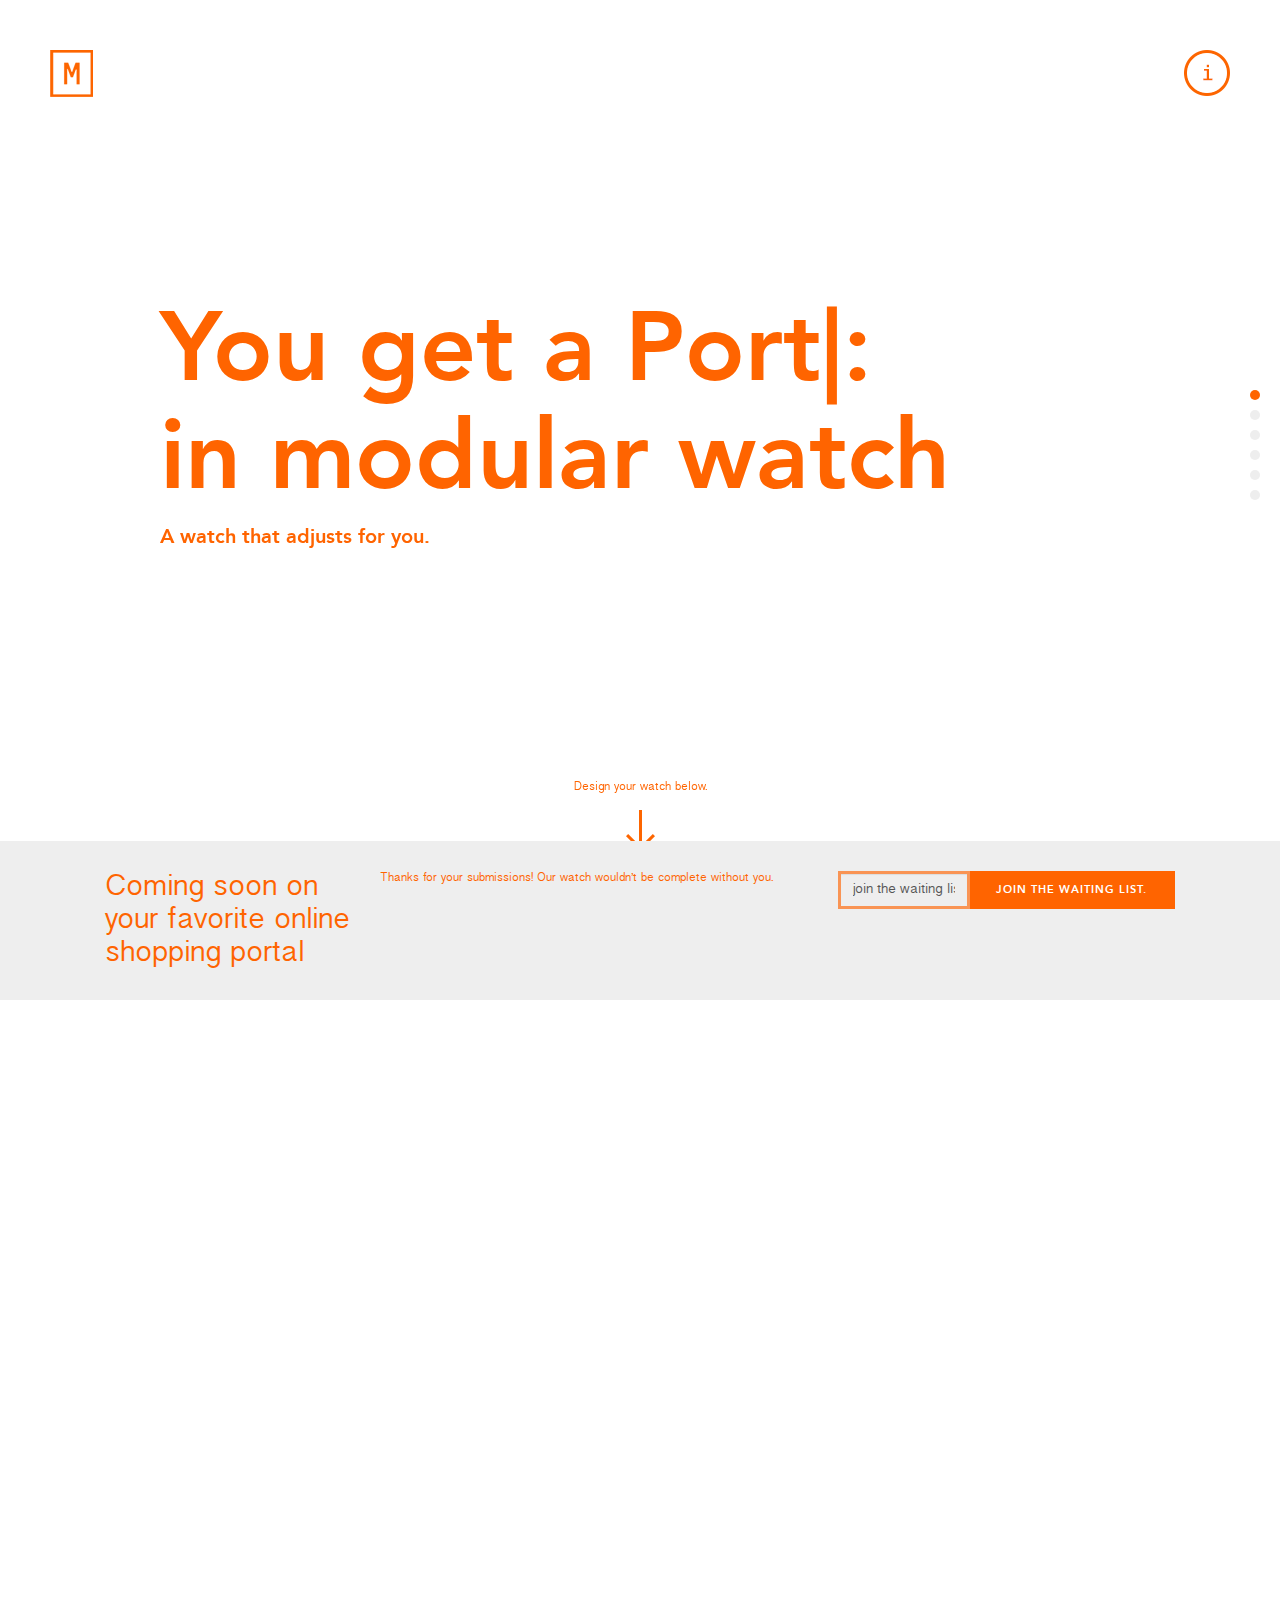
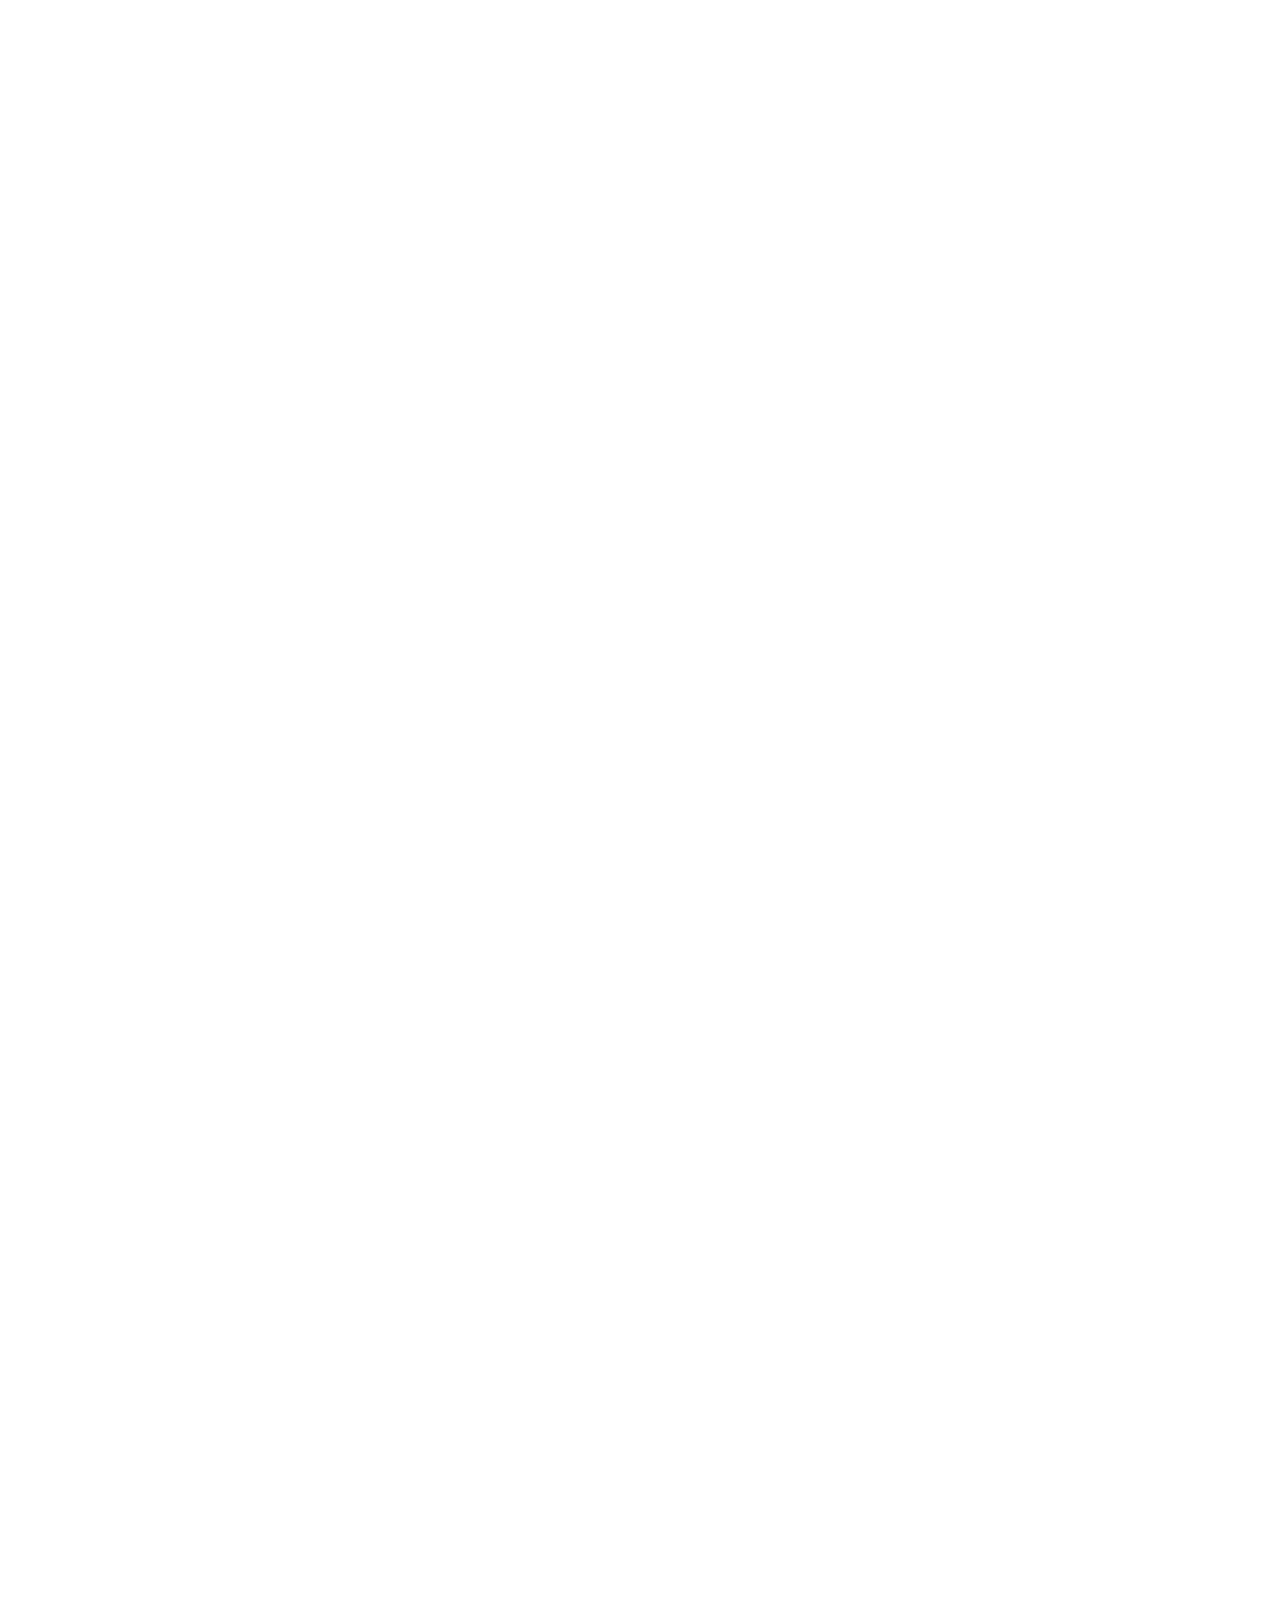
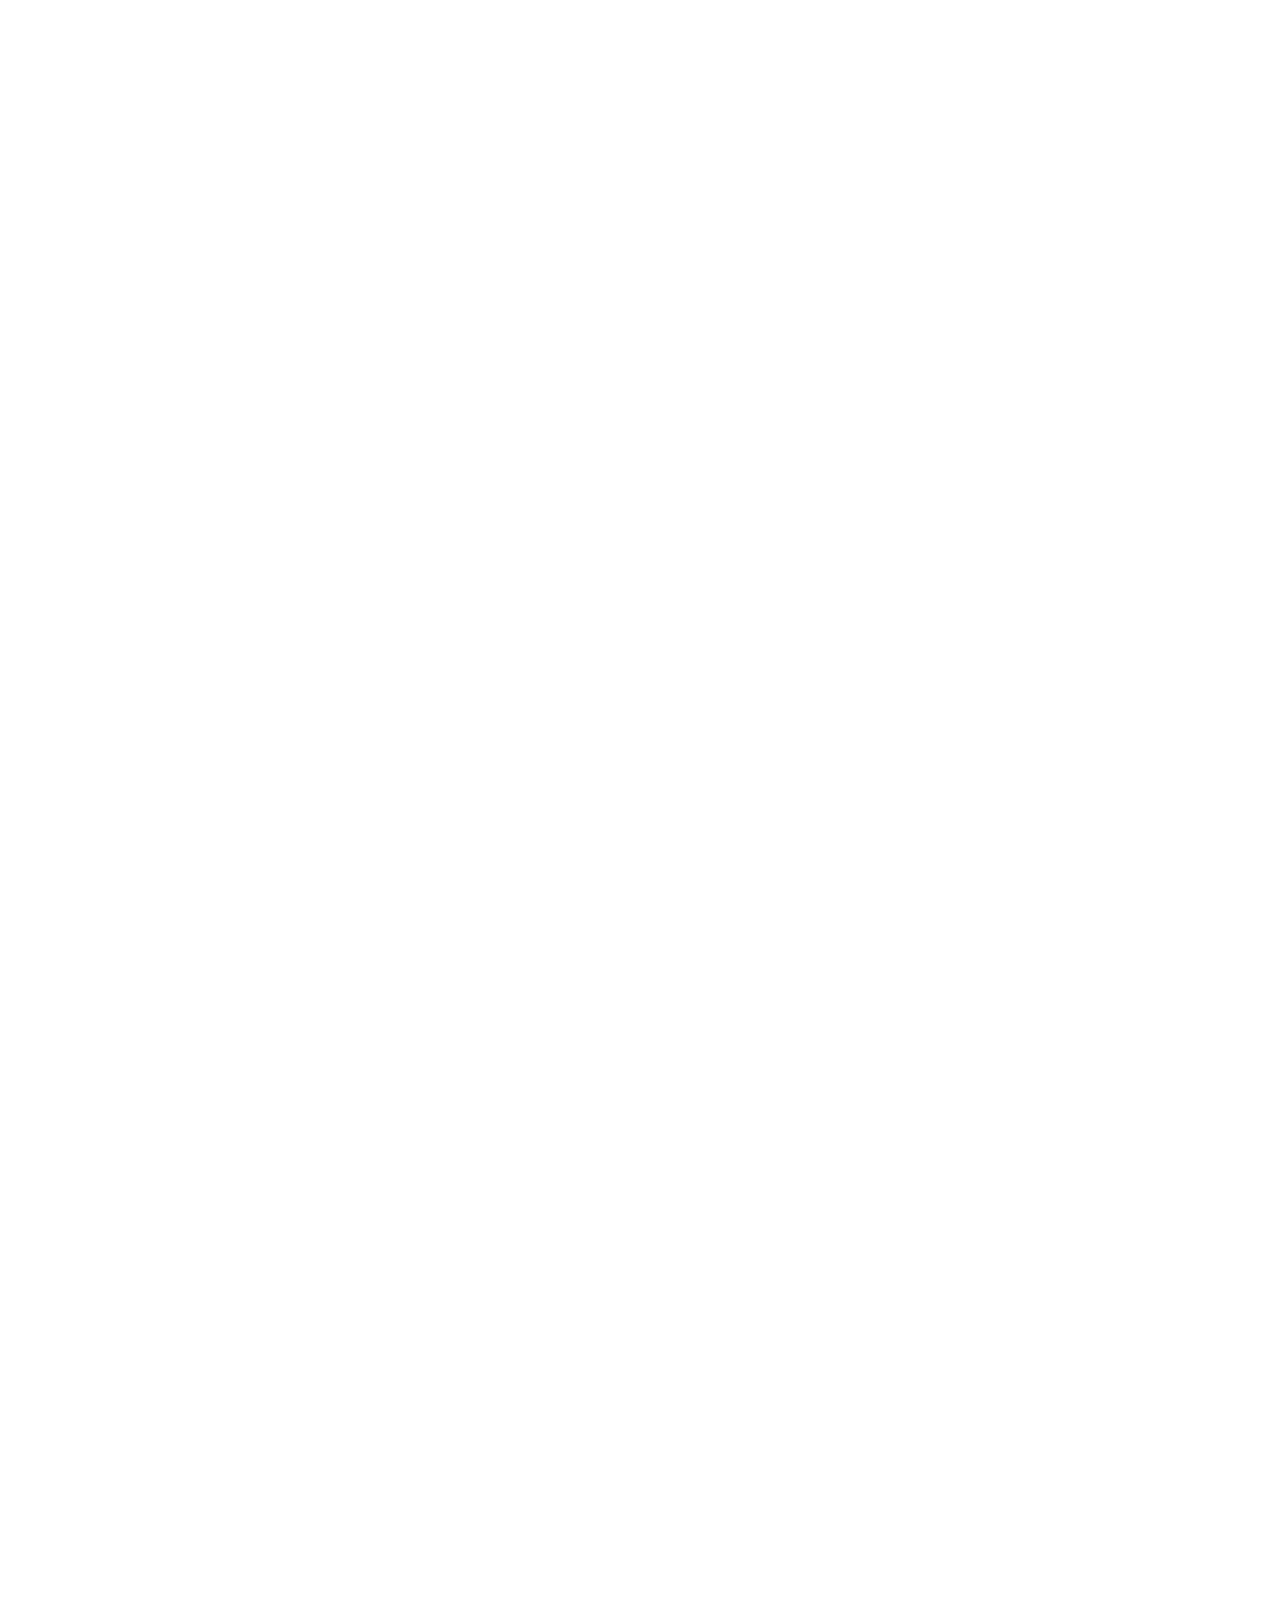
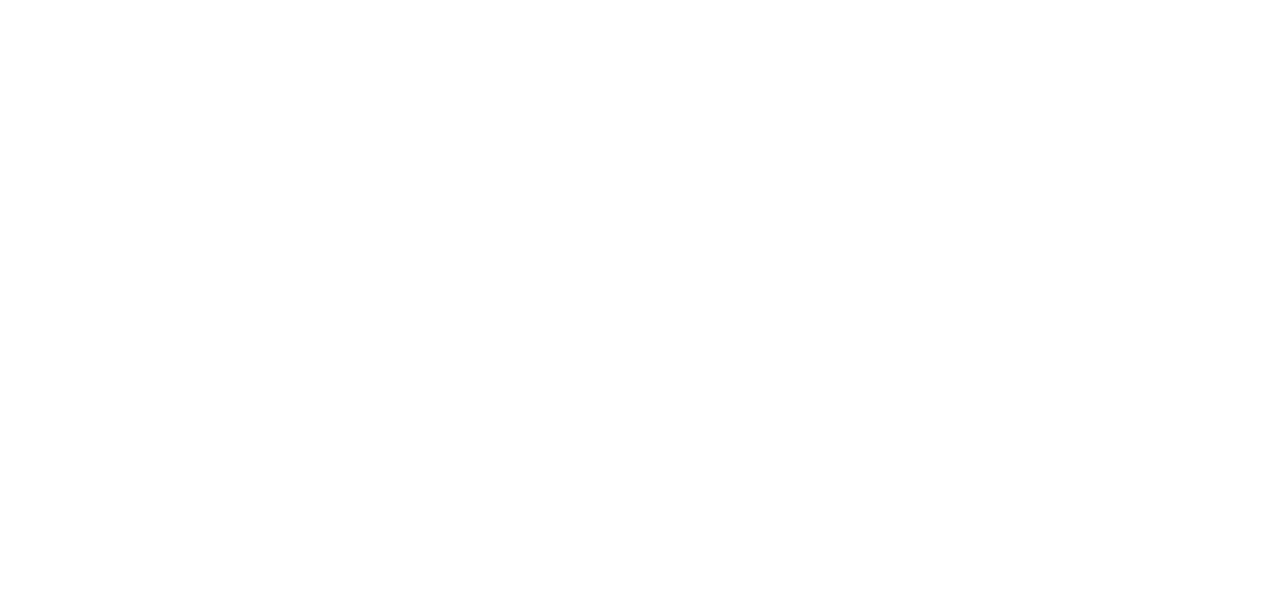
==== index.html @ 421c9b14 "first commit" ====
<!DOCTYPE html>
<html lang="en">
<head>
  <meta charset="utf-8">
  <!--[if IE]><meta http-equiv='X-UA-Compatible' content='IE=edge,chrome=1' /><![endif]-->
  <title>A Watch by You</title>
  <meta name="viewport" content="width=device-width, initial-scale=1.0">
  <meta name="description" content="Modular Health Watch">
  <meta property="og:title" content="A Watch that adjusts for you">
  <meta property="og:locale" content="en_US" />
  <meta property="og:description" content="A Swiss army knife health watch" />
  <!--authorship-->
  <!--stylesheets-->
  <link rel="stylesheet" href="css/bootstrap.min.css">
  <link rel="stylesheet" href="css/style.css">
  <!--icons-->
  <!--scripts-->

  <!--[if lt IE 9]>
    <script src="/js/html5shiv.js"></script>
    <script src="/js/respond.min.js"></script>
  <![endif]-->
  <script src="js/jquery-1.9.1.min.js"></script>
  <script src="js/bootstrap.min.js"></script>
  <script src="js/typed.min.js"></script>
  <script src="js/snap.svg-min.js"></script>
  <script src="js/jquery.onepage-scroll.min.js"></script>
  <script src="js/main.js"></script>
</head>
<body>
<header class="watch-header">
  <div class="container">
    <a href="http://mijlo.com/" class="logo" title="MIJLO"><i class="mi mi-logo"></i></a>
    <button type="button" class="info"><i class="mi mi-info"></i></button>
  </div>
</header>
<div class="watch-info">  
  <button type="button" class="info-close"><i class="mi mi-close"></i></button>
  <h2>Hey There!</h2>
  <div class="watch-info-inner">
    <p>This product is a part of BIRAC Hackathon 2016 happening currently in IKP Bengaluru.</p>
    <p>Show us your love by joining our waiting list.</p>
  </div>
</div>
<form id="watch-form" class="main container" method="post">
  <section class="watch-section watch-intro">
    <div class="watch-inner">
      <header>
        <h1>You get a <span class="watch-name-typed"></span>:<br/>in modular watch</h1>
        <h2>A watch that adjusts for you.</h2>
      </header>
    </div>
    <a href="index.html#2" class="more" data-index="2">
      <span class="more-text">Design your watch below.</span>
      <i class="mi mi-more-arr"></i>
    </a>
  </section>
  <section class="watch-section watch-faces" id="faces">
    <div class="watch-inner">
      <header>
        <h2>Choose your modules</h2>
        <h3>3 Modules: </h3>
      </header>
<div class="faces clearfix limit-checkboxes" data-max-checkboxes="3">
        <div class="custom-check">
          <input type="checkbox" id="face1" name="watch-face-group[]" value="1">
          <label class="face face1" for="face1">
            <div style="position: absolute;top: 62px;left: 31px;">Sphygmomanometer</div>
          </label>
        </div>
        <div class="custom-check">
          <input type="checkbox" id="face2" name="watch-face-group[]" value="2">
          <label class="face face2" for="face2">
            <div style="position: absolute;top: 62px;left: 50px;">UV Monitor</div>
          </label>
        </div>
        <div class="custom-check">
          <input type="checkbox" id="face3" name="watch-face-group[]" value="3">
          <label class="face face3" for="face3">
            <div style="position: absolute;top: 62px;left: 7px;">Pollution Monitor</div>
          </label>
        </div>
        <div class="custom-check">
          <input type="checkbox" id="face4" name="watch-face-group[]" value="4">
          <label class="face face4" for="face4">
            <div style="position: absolute;top: 62px;left: 54px;">ECG</div>
          </label>
        </div>
        <div class="custom-check">
          <input type="checkbox" id="face5" name="watch-face-group[]" value="5">
          <label class="face face5" for="face5">
            <div style="position: absolute;top: 62px;left: 31px;">Glucometer</div>
          </label>
        </div>
      </div>
    </div>
    <a href="index.html#3" class="more" data-index="3"><i class="mi mi-more-arr"></i></a>
  </section>
  <section class="watch-section watch-bands" id="bands">
    <div class="watch-inner">
      <header>
        <h2>Choose your favorite</h2>
        <h3>5 Bands</h3>
      </header>
      <div class="bands clearfix limit-checkboxes" data-max-checkboxes="5">
        <div class="custom-check">
          <input type="checkbox" id="band1" name="watch-band-group[]" value="1"/>
          <label class="band band1" for="band1"></label>
        </div>
        <div class="custom-check">
          <input type="checkbox" id="band2" name="watch-band-group[]" value="2"/>
          <label class="band band2" for="band2"></label>
        </div>
        <div class="custom-check">
          <input type="checkbox" id="band3" name="watch-band-group[]" value="3"/>
          <label class="band band3" for="band3"></label>
        </div>
        <div class="custom-check">
          <input type="checkbox" id="band4" name="watch-band-group[]" value="4"/>
          <label class="band band4" for="band4"></label>
        </div>
        <div class="custom-check">
          <input type="checkbox" id="band5" name="watch-band-group[]" value="5"/>
          <label class="band band5" for="band5"></label>
        </div>
        <div class="custom-check">
          <input type="checkbox" id="band6" name="watch-band-group[]" value="6"/>
          <label class="band band6" for="band6"></label>
        </div>
        <div class="custom-check">
          <input type="checkbox" id="band7" name="watch-band-group[]" value="7"/>
          <label class="band band7" for="band7"></label>
        </div>
        <div class="custom-check">
          <input type="checkbox" id="band8" name="watch-band-group[]" value="8"/>
          <label class="band band8" for="band8"></label>
        </div>
        <div class="custom-check">
          <input type="checkbox" id="band9" name="watch-band-group[]" value="9"/>
          <label class="band band9" for="band9"></label>
        </div>
        <div class="custom-check">
          <input type="checkbox" id="band10" name="watch-band-group[]" value="10"/>
          <label class="band band10" for="band10"></label>
        </div>
      </div>
    </div>
    <a href="index.html#4" class="more" data-index="4"><i class="mi mi-more-arr"></i></a>
  </section>
  <section class="watch-section watch-goals" id="goals">
    <div class="watch-inner">
      <header>
        <h2>Choose your favorite</h2>
        <h3>1 Core Module</h3>
      </header>
      <div class="goals clearfix limit-checkboxes" data-max-checkboxes="1">
        <div class="custom-check">
          <input type="checkbox" id="goal1" name="watch-goal-group[]" value="1"/>
          <label class="goal goal1" for="goal1">2 Modules + Larger Battery</label>
        </div>
        <div class="custom-check">
          <input type="checkbox" id="goal2" name="watch-goal-group[]" value="2"/>
          <label class="goal goal2" for="goal2">3 Modules</label>
        </div>
        <div class="custom-check">
          <input type="checkbox" id="goal3" name="watch-goal-group[]" value="3"/>
          <label class="goal goal3" for="goal3">2 Modules + 64 GB internal Memory</label>
        </div>
        <div class="custom-check">
          <input type="checkbox" id="goal4" name="watch-goal-group[]" value="4"/>
          <label class="goal goal4" for="goal4" style="font-size: 14px;">2 Modules + LTE</label>
        </div>
      </div>
    </div>
    <a href="/" class="more" data-index="5"><i class="mi mi-more-arr"></i></a>
  </section>
  <section class="watch-section watch-taglines" id="taglines">
    <div class="watch-inner">
      <header>
        <h2>or Choose your Package</h2>
        <h3>These are our specially designed Combinations</h3>
      </header>
      <div class="taglines">
        <div class="custom-check">
          <input type="radio" id="check1" name="watch-tagline" value="1"/>
          <label for="check1">Mother's Watch: 1 Timepiece + Pollution Monitor + UV Monitor</label>
        </div>
        <div class="custom-check">
          <input type="radio" id="check2" name="watch-tagline" value="2"/>
          <label for="check2">The Daily Timepiece: A Watch for Today and Tomorrow.</label>
        </div>
        <div class="custom-check">
          <input type="radio" id="check3" name="watch-tagline" value="3"/>
          <label for="check3">The 10 in 1 Watch: A Timeless, Every Day Watch by MIJLO</label>
        </div>
        <div class="custom-check">
          <input type="radio" id="check4" name="watch-tagline" value="4"/>
          <label for="check4">The Range: It's Not Just a Watch, It's a Collection.</label>
        </div>
        <div class="custom-check">
          <input type="radio" id="check5" name="watch-tagline" value="5"/>
          <label for="check5">The Timeless Watch: A New Take on Time.</label>
        </div>
      </div>
    </div>
    <a href="index.html#6" class="more" data-index="6"><i class="mi mi-more-arr"></i></a>
  </section>
  <section class="watch-section watch-suggestions" id="suggestions">
    <div class="watch-inner">
      <div class="suggestions-wrap">
        <header>
          <h2>We just gave you a sneak peak into our latest hack. Any other suggestions?</h2>
          <h3>We’d love to hear them</h3>
        </header>
        <div class="suggestions">
          <textarea name="watch-suggestions"></textarea>
          <input type="text" name="human-check" class="human-check" value="" />
          <button id="watch-submit" type="submit" class="btn btn-primary btn-lg">Submit All</button>
        </div>
        <!--<div class="form-submitted">-->
        <!--  <div class="center-container">-->
        <!--    <div class="center-me">-->
        <!--      <i class="mi mi-logo-white"></i>-->
        <!--      <p>Thanks for your design tips and welcome to the MIJLO collective. Our watch wouldn’t be complete without you. MIJLO loves to collaborate and we have a variety of interesting projects waiting in the wings. Until our next collaboration...</p>-->
        <!--    </div>-->
        <!--  </div>-->
        <!--</div>-->
      </div>
    </div>
  </section>
</form><!--end main-->
<footer class="footer">
  <div class="container">
    <div class="row">  
      <div class="col-md-3">
        <h2 class="footer-title">Coming soon on your favorite online shopping portal</h2>
      </div>
      <div class="col-md-5">
        <p class="footer-content">Thanks for your submissions! Our watch wouldn’t be complete without you. </p>
      </div>
      <div class="col-md-4">
        <form action="http://everydaywatch.mijlo.com" id="email-form" class="footer-form">
          <div class="input-group">
            <input id="email-field" type="text" class="form-control" name="subscribe-email" required="required" value="join the waiting list." disabled="disabled" />
            <input type="text" name="human-check" class="human-check" value="" />
            <span class="input-group-btn">
              <button id="email-submit" type="submit" class="btn btn-default">Join the waiting list.</button>
            </span>
          </div>
        </form>
      </div>
    </div>
  </div>
</footer>
</body>
</html>
---- css/style.css ----
@font-face{font-family:'Lao Sangam MN';src:url("../fonts/lao_sangam_mn-webfont.eot");src:url("../fonts/lao_sangam_mn-webfont.eot@") format("embedded-opentype"),url("../fonts/lao_sangam_mn-webfont.woff") format("woff"),url("../fonts/lao_sangam_mn-webfont.ttf") format("truetype"),url("../fonts/lao_sangam_mn-webfont.svg") format("svg");font-weight:normal;font-style:normal}@font-face{font-family:'Avenir Heavy';src:url("../fonts/avenir_lt_85_heavy-webfont.eot");src:url("../fonts/avenir_lt_85_heavy-webfont.eot@") format("embedded-opentype"),url("../fonts/avenir_lt_85_heavy-webfont.woff") format("woff"),url("../fonts/avenir_lt_85_heavy-webfont.ttf") format("truetype"),url("../fonts/avenir_lt_85_heavy-webfont.svg") format("svg");font-weight:normal;font-style:normal}a.btn{line-height:2}.btn{border-radius:0;line-height:1;text-transform:uppercase;font-size:11px;letter-spacing:1px;font-family:"Avenir Heavy",sans-serif;min-height:38px;padding-left:25px;padding-right:25px;border:3px solid #ff6400}.btn:active,.btn.active{-webkit-box-shadow:none;-moz-box-shadow:none;box-shadow:none}.btn-lg{font-size:16px;padding:20px 60px}.btn:focus{outline:none}.btn-default{color:#fff;background-color:#ff6400}.btn-default:hover,.btn-default:focus{color:#fff;background-color:#ff8400;border:3px solid #ff6400}.btn-default.disabled,.btn-default[disabled],fieldset[disabled] .btn-default,.btn-default.disabled:hover,.btn-default[disabled]:hover,fieldset[disabled] .btn-default:hover,.btn-default.disabled:focus,.btn-default[disabled]:focus,fieldset[disabled] .btn-default:focus,.btn-default.disabled:active,.btn-default[disabled]:active,fieldset[disabled] .btn-default:active,.btn-default.disabled.active,.btn-default[disabled].active,fieldset[disabled] .btn-default.active{background-color:#ff6400;border-color:#ff6400}.btn-primary{color:#ff6400;background-color:#fff}.btn-primary:hover,.btn-primary:focus{color:#ff8400;background-color:#fff;border:3px solid #ff8400}.btn-primary.disabled,.btn-primary[disabled],fieldset[disabled] .btn-primary,.btn-primary.disabled:hover,.btn-primary[disabled]:hover,fieldset[disabled] .btn-primary:hover,.btn-primary.disabled:focus,.btn-primary[disabled]:focus,fieldset[disabled] .btn-primary:focus,.btn-primary.disabled:active,.btn-primary[disabled]:active,fieldset[disabled] .btn-primary:active,.btn-primary.disabled.active,.btn-primary[disabled].active,fieldset[disabled] .btn-primary.active{background-color:#fff;border-color:#ff8400}.form-control{border-radius:0;height:38px;border:3px solid #ff6400}.form-control:focus{border-color:#ff6400;outline:0;-webkit-box-shadow:none;-moz-box-shadow:none;box-shadow:none}.input-group-btn .btn{border-left-width:2px}.mi{display:inline-block;background:transparent url("../img/spritesheet.png") top left no-repeat;width:20px;height:20px;vertical-align:middle}.mi.mi-more-arr{width:32px;height:40px;background-position:-4px -6px}.mi.mi-logo{width:43px;height:47px;background-position:-48px -6px}.mi.mi-logo-white{width:43px;height:47px;background-position:-48px -64px}.mi.mi-info{width:46px;height:46px;background-position:-105px -6px}.mi.mi-close{width:46px;height:46px;background-position:-105px -64px}.human-check{display:none}*{-webkit-box-sizing:border-box;-moz-box-sizing:border-box;box-sizing:border-box}body,html{margin:0;width:100%;height:100%;overflow:hidden;-webkit-transition:opacity 400ms;-moz-transition:opacity 400ms;-o-transition:opacity 400ms;transition:opacity 400ms}@media (max-width: 991px){body,html{overflow:visible}}body{color:#ff6400;font-family:"Lao Sangam MN",sans-serif}textarea,input{color:#736963}textarea:focus{outline:3px solid #ff6400}button{padding:0}.container{max-width:1200px;padding-left:25px;padding-right:25px;margin:0 auto}.main{display:block;height:100%;padding-bottom:100px}@media (max-width: 991px){.main{padding-bottom:0px;height:auto !important}}.onepage-wrapper{width:100%;height:100%;display:block;position:relative;padding:0;-webkit-transform-style:preserve-3d;-moz-transform-style:preserve-3d;-ms-transform-style:preserve-3d;-o-transform-style:preserve-3d;transform-style:preserve-3d}.onepage-wrapper .ops-section{width:100%;height:100%;position:relative}.onepage-pagination{position:absolute;right:20px;top:50%;z-index:5;list-style:none;margin:0;padding:0;-webkit-transform:translate(0, -50%);-moz-transform:translate(0, -50%);-ms-transform:translate(0, -50%);-o-transform:translate(0, -50%);transform:translate(0, -50%)}.onepage-pagination li{padding:0;text-align:center;margin-bottom:10px}.onepage-pagination li a{width:10px;height:10px;display:block;background-color:#eee;border-radius:50%}.onepage-pagination li a.active{background-color:#ff6400}.disabled-onepage-scroll,.disabled-onepage-scroll .wrapper{overflow:visible}.disabled-onepage-scroll .onepage-wrapper .ops-section{position:relative !important;top:auto !important}.disabled-onepage-scroll .onepage-wrapper{-webkit-transform:none !important;-moz-transform:none !important;-ms-transform:none !important;-o-transform:none !important;transform:none !important;min-height:100%}.disabled-onepage-scroll .onepage-pagination{display:none}body.disabled-onepage-scroll,.disabled-onepage-scroll .onepage-wrapper,html{position:inherit}.custom-check{margin-bottom:7px}.custom-check input{display:none}.custom-check input+label{padding-top:10px;padding-bottom:10px;padding-left:0px;position:relative;height:46px;font-size:20px;cursor:pointer}.custom-check input+label:before{content:'';display:inline-block;position:absolute;top:0;left:0;width:46px;height:46px;background:#fff url("../img/spritesheet.png") top left no-repeat;background-position:-163px -9px;border:3px solid #ff6400;border-radius:50%;cursor:pointer;-webkit-transition:background-position 250ms ease;-moz-transition:background-position 250ms ease;-o-transition:background-position 250ms ease;transition:background-position 250ms ease}.custom-check input+label:hover:before{background-position:-163px -67px}.custom-check input:checked+label:before{background-position:-163px -125px;background-color:#ff6400;-webkit-transition:background-position 250ms ease,background-color 250ms ease;-moz-transition:background-position 250ms ease,background-color 250ms ease;-o-transition:background-position 250ms ease,background-color 250ms ease;transition:background-position 250ms ease,background-color 250ms ease}.watch-section{display:table;width:100%;min-height:100%;position:relative;overflow:hidden}.watch-section .watch-inner{display:table-cell;vertical-align:middle}@media (max-height: 768px) and (min-width: 991px){.watch-section .watch-inner{padding-bottom:90px}}.watch-section header{font-family:"Avenir Heavy",sans-serif;text-align:center}.watch-section h2{font-size:60px;margin-bottom:70px;margin-top:0}@media (max-height: 768px){.watch-section h2{margin-bottom:40px}}@media (max-height: 600px){.watch-section h2{margin-bottom:20px}}.watch-section h3{font-size:36px;margin-bottom:50px}@media (max-height: 768px){.watch-section h3{margin-bottom:40px}}@media (max-height: 600px){.watch-section h3{margin-bottom:10px}}.watch-section .more{position:absolute;display:block;margin:0 auto;bottom:110px;left:0;right:0;width:100%;height:40px;text-align:center}.watch-section .more .more-text{display:block;position:absolute;width:100%;text-align:center;top:-30px;color:#ff6400;font-size:11.5px}@media (max-width: 991px){.watch-section{padding-top:40px;padding-bottom:100px}.watch-section .more{bottom:25px}}@media (max-width: 768px){.watch-section h2{font-size:50px;margin-bottom:70px}.watch-section h3{font-size:25px;margin-bottom:50px}}@media (max-width: 480px){.watch-section h2{font-size:2em;margin-bottom:0.5em}.watch-section h3{font-size:1.2em;margin-bottom:1.2em}}.watch-header{position:fixed;width:100%;top:50px;left:0;z-index:1}@media (max-width: 480px){.watch-header{top:1em}}.watch-header .container{overflow:hidden;max-width:none;width:auto;padding:0 50px}@media (max-width: 480px){.watch-header .container{padding:0 1em}}.watch-header .logo,.watch-header .info{display:block}.watch-header .logo{float:left;background-color:#fff}.watch-header .info{float:right;background-color:transparent;border:none}.watch-info{background-color:#ff6400;color:#fff;width:430px;height:100%;max-width:100%;position:fixed;top:0;bottom:0;right:-450px;padding:140px 55px 0;z-index:4}@media (max-width: 480px){.watch-info{padding:1em 2em 0}}.watch-info-inner{overflow-y:auto}@media (max-width: 480px){.watch-info-inner{height:60%}}.watch-info h2{font-size:50px;border-top:3px solid #fff;padding-top:40px;margin-bottom:.5em}@media (max-width: 480px){.watch-info h2{font-size:3em;max-width:80%;padding-top:.4em;margin-bottom:.5em}}.watch-info .info-close{position:absolute;top:50px;right:50px;background-color:transparent;background-image:none;border:0}@media (max-width: 480px){.watch-info .info-close{top:1em;right:1em}}.watch-info p{font-size:1.3em;margin-bottom:1.3em}.watch-intro{height:100%;position:relative;overflow:hidden}.watch-intro header{text-align:left;position:relative;left:10%}.watch-intro h1{font-size:98px}.watch-intro h2{font-size:20px}.watch-intro .more{bottom:50px}@media (max-width: 991px){.watch-intro h1{font-size:78px}.watch-intro .more{bottom:25px}}@media (max-width: 768px){.watch-intro h1{font-size:58px}.watch-intro header{left:0;padding-left:30px;padding-right:30px}}@media (max-width: 480px){.watch-intro h1{font-size:3em}.watch-intro h2{font-size:1.2em}}.watch-faces .faces{text-align:center;padding-bottom:160px}@media (max-height: 768px){.watch-faces .faces{padding-bottom:90px}}.watch-faces .custom-check{display:inline-block;margin-left:10px;margin-bottom:50px}@media (max-width: 480px){.watch-faces .custom-check{margin-left:0;margin-bottom:-4px;-webkit-transform:scale(0.8);-moz-transform:scale(0.8);-ms-transform:scale(0.8);-o-transform:scale(0.8);transform:scale(0.8)}}.watch-faces .custom-check .face{width:160px;height:160px;padding:0}.watch-faces .custom-check .face:before{top:inherit;bottom:-35px;left:57px}.watch-faces .faces .face1{background-position:0 0}.watch-faces .faces .face2{background-position:-179px 0}.watch-faces .faces .face3{background-position:-359px 0}.watch-faces .faces .face4{background-position:-542px 0}.watch-faces .faces .face5{background-position:-724px 0}.watch-faces .clock{width:160px;height:160px;position:absolute;top:0;left:0}.watch-bands .bands{width:100%;padding-bottom:160px}@media (max-width: 991px){.watch-bands .bands{padding-left:20px}}@media (max-height: 768px){.watch-bands .bands{padding-bottom:90px}}@media (max-width: 480px){.watch-bands .bands{padding-left:1em;padding-right:1em;padding-bottom:2em}}.watch-bands .bands .custom-check{float:left;width:10%}@media (max-width: 480px){.watch-bands .bands .custom-check{-webkit-transform:scale(0.7);-moz-transform:scale(0.7);-ms-transform:scale(0.7);-o-transform:scale(0.7);transform:scale(0.7)}}.watch-bands .custom-check .band{display:inline-block;background:transparent url("../img/bands.png") top left no-repeat;width:96px;height:210px;margin-left:10px;padding:0}.watch-bands .custom-check .band:before{top:inherit;bottom:12px;left:25px}.watch-bands .bands .band2{background-position:-106px 0}.watch-bands .bands .band3{background-position:-215px 0}.watch-bands .bands .band4{background-position:-323px 0}.watch-bands .bands .band5{background-position:-432px 0}.watch-bands .bands .band6{background-position:-540px 0}.watch-bands .bands .band7{background-position:-647px 0}.watch-bands .bands .band8{background-position:-757px 0}.watch-bands .bands .band9{background-position:-865px 0}.watch-bands .bands .band10{background-position:-971px 0}@media (max-width: 991px){.watch-bands .bands .custom-check{width:20%}}.watch-goals .goals{width:100%;text-align:center;padding-bottom:160px}@media (max-height: 768px){.watch-goals .goals{padding-bottom:90px}}.watch-goals .goals .custom-check{display:inline-block;width:160px;height:190px;border:3px solid #ff6400;vertical-align:top;position:relative;margin-right:40px;margin-bottom:35px}.watch-goals .custom-check .goa{font-size:15px;padding:70px 5px 0;margin:0;width:100%;position:static}.watch-goals .custom-check .goal:before{top:inherit;bottom:-33px;left:50%;    top: 290%; margin-left:-23px}.watch-goals .goals .goal1{background-position:20px 10px}.watch-goals .goals .goal2{background-position:-190px 10px}.watch-goals .goals .goal3{background-position:-395px 10px}.watch-goals .goals .goal4{background-position:-600px 10px}@media (min-width: 992px){.watch-goals .custom-check:last-child{margin-right:0}}@media (max-width: 991px){.watch-goals .goals .custom-check{margin-left:0px;margin-right:10px}.watch-goals .custom-check:last-child{margin-right:0}}@media (max-width: 767px){.watch-goals .custom-check:nth-child(2):after{content:'';display:block}}.watch-taglines .taglines{max-width:700px;margin:0 auto;padding-bottom:70px;padding-left:1em;padding-right:1em}@media (max-height: 768px){.watch-taglines .taglines{padding-bottom:50px}}@media (max-width: 480px){.watch-taglines .taglines label{font-size:1em}}.watch-suggestions{margin-bottom:0}@media (max-height: 630px) and (min-width: 991px){.watch-suggestions{margin-bottom:100px}}.watch-suggestions .suggestions{text-align:center;padding-left:1em;padding-right:1em}.watch-suggestions textarea{display:block;border:0;background-color:#eee;width:100%;max-width:480px;height:200px;margin:0 auto 25px;padding:10px;resize:none}.watch-suggestions .suggestions-wrap{position:relative}.watch-suggestions .form-submitted{background-color:#ff6400;color:#fff;font-size:1.2em;position:absolute;top:0;left:0;right:0;bottom:0;max-width:790px;margin:0 auto}.watch-suggestions .form-submitted .center-container{display:table;width:100%;height:100%}.watch-suggestions .form-submitted .center-me{display:table-cell;vertical-align:middle}.watch-suggestions .form-submitted p{max-width:480px;padding:20px;margin:0 auto}.watch-suggestions .form-submitted .mi-logo-white{margin:0 auto;display:block}.footer{background-color:#eee;position:fixed;bottom:-100px;left:0;right:0}.footer .row{padding-top:15px;padding-bottom:15px}.footer .row>div{padding-top:15px;padding-bottom:15px}.footer .footer-title{font-size:30px;margin:0}.footer .footer-content{font-size:11.5px;margin:0}#email-field[disabled],#email-field.disabled{border-color:#f99454;cursor:pointer}@media (min-width: 1200px){.footer .container{padding-left:50px;padding-right:50px}}@media (max-width: 1199px){.footer .row>div{padding-top:15px;padding-bottom:15px;padding-left:5px;padding-right:0}.footer .footer-title{font-size:2em}}@media (max-width: 991px){.footer{position:static}}#typed-cursor{opacity:1;font-weight:100;-webkit-animation:blink 0.7s infinite;-moz-animation:blink 0.7s infinite;-ms-animation:blink 0.7s infinite;-o-animation:blink 0.7s infinite;animation:blink 0.7s infinite}@-webkit-keyframes blink{0%{opacity:1}50%{opacity:0}100%{opacity:1}}@-moz-keyframes blink{0%{opacity:1}50%{opacity:0}100%{opacity:1}}@-o-keyframes blink{0%{opacity:1}50%{opacity:0}100%{opacity:1}}@keyframes blink{0%{opacity:1}50%{opacity:0}100%{opacity:1}}
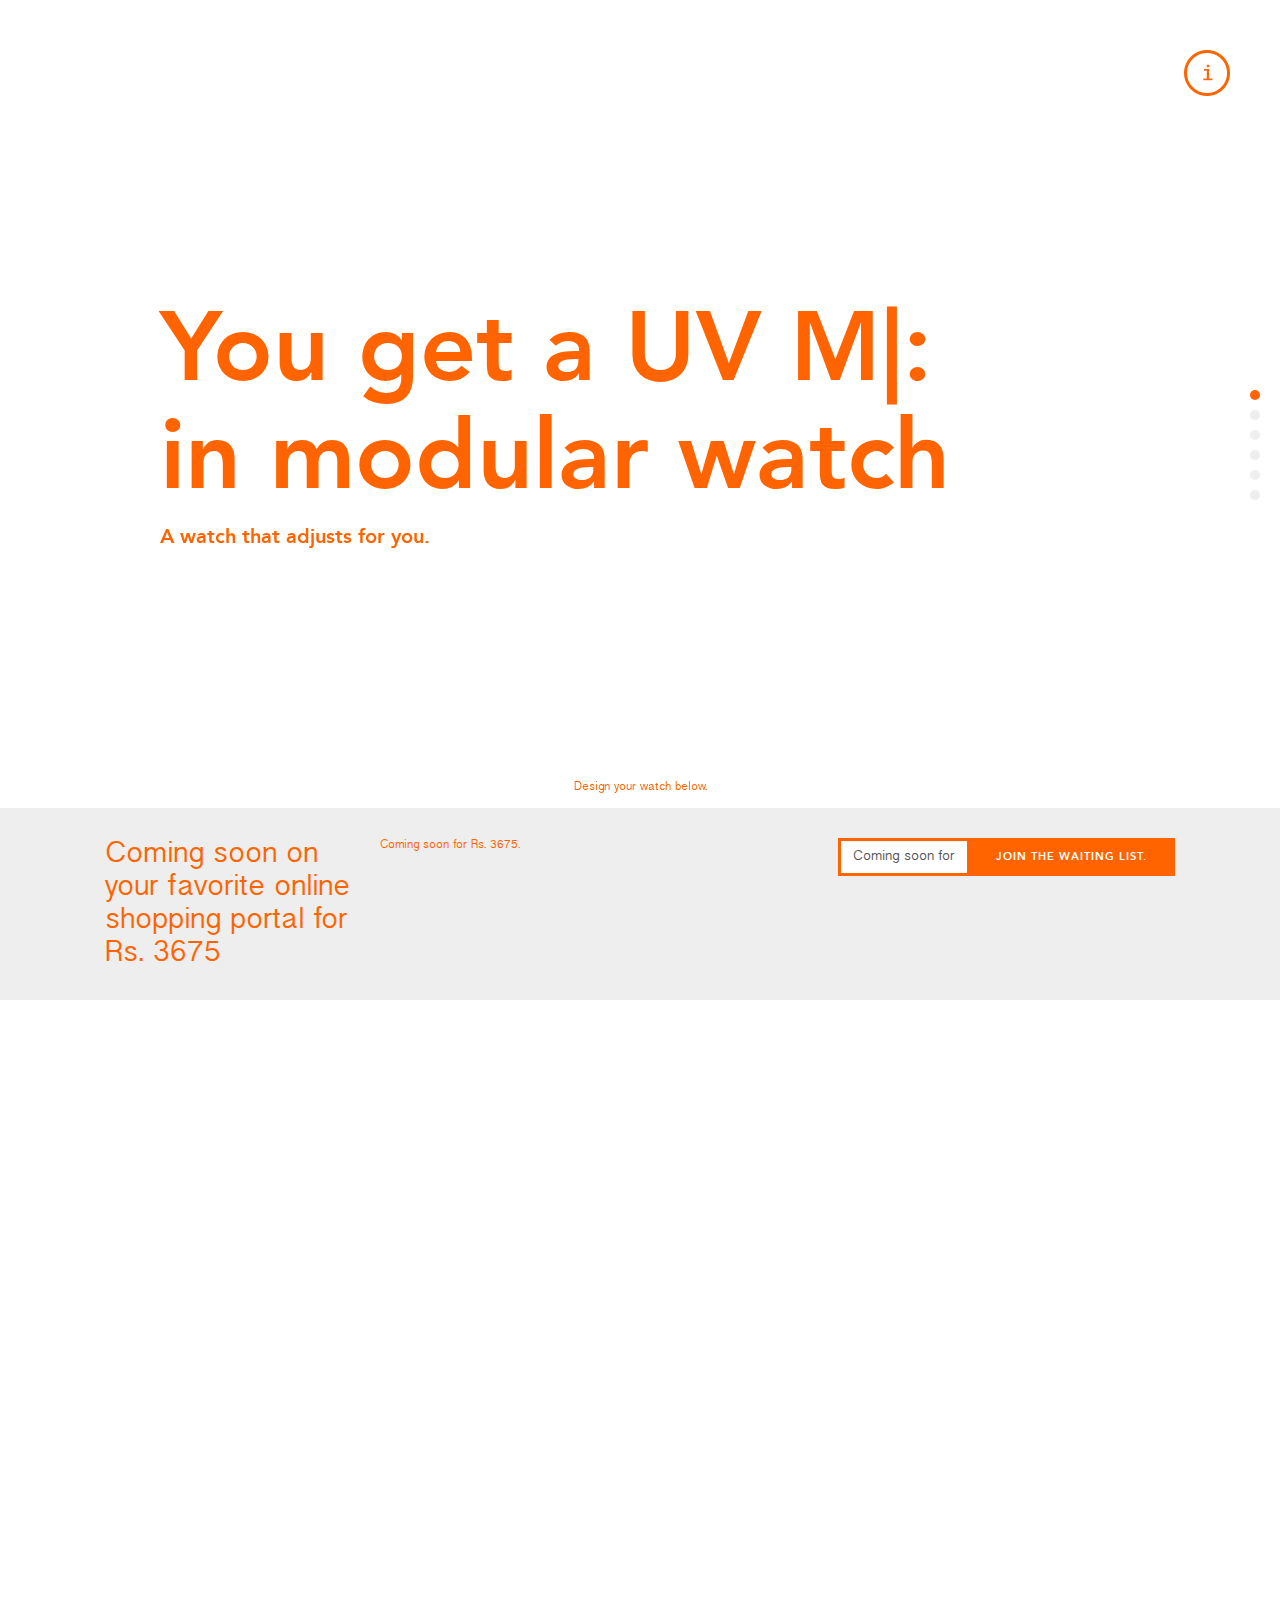
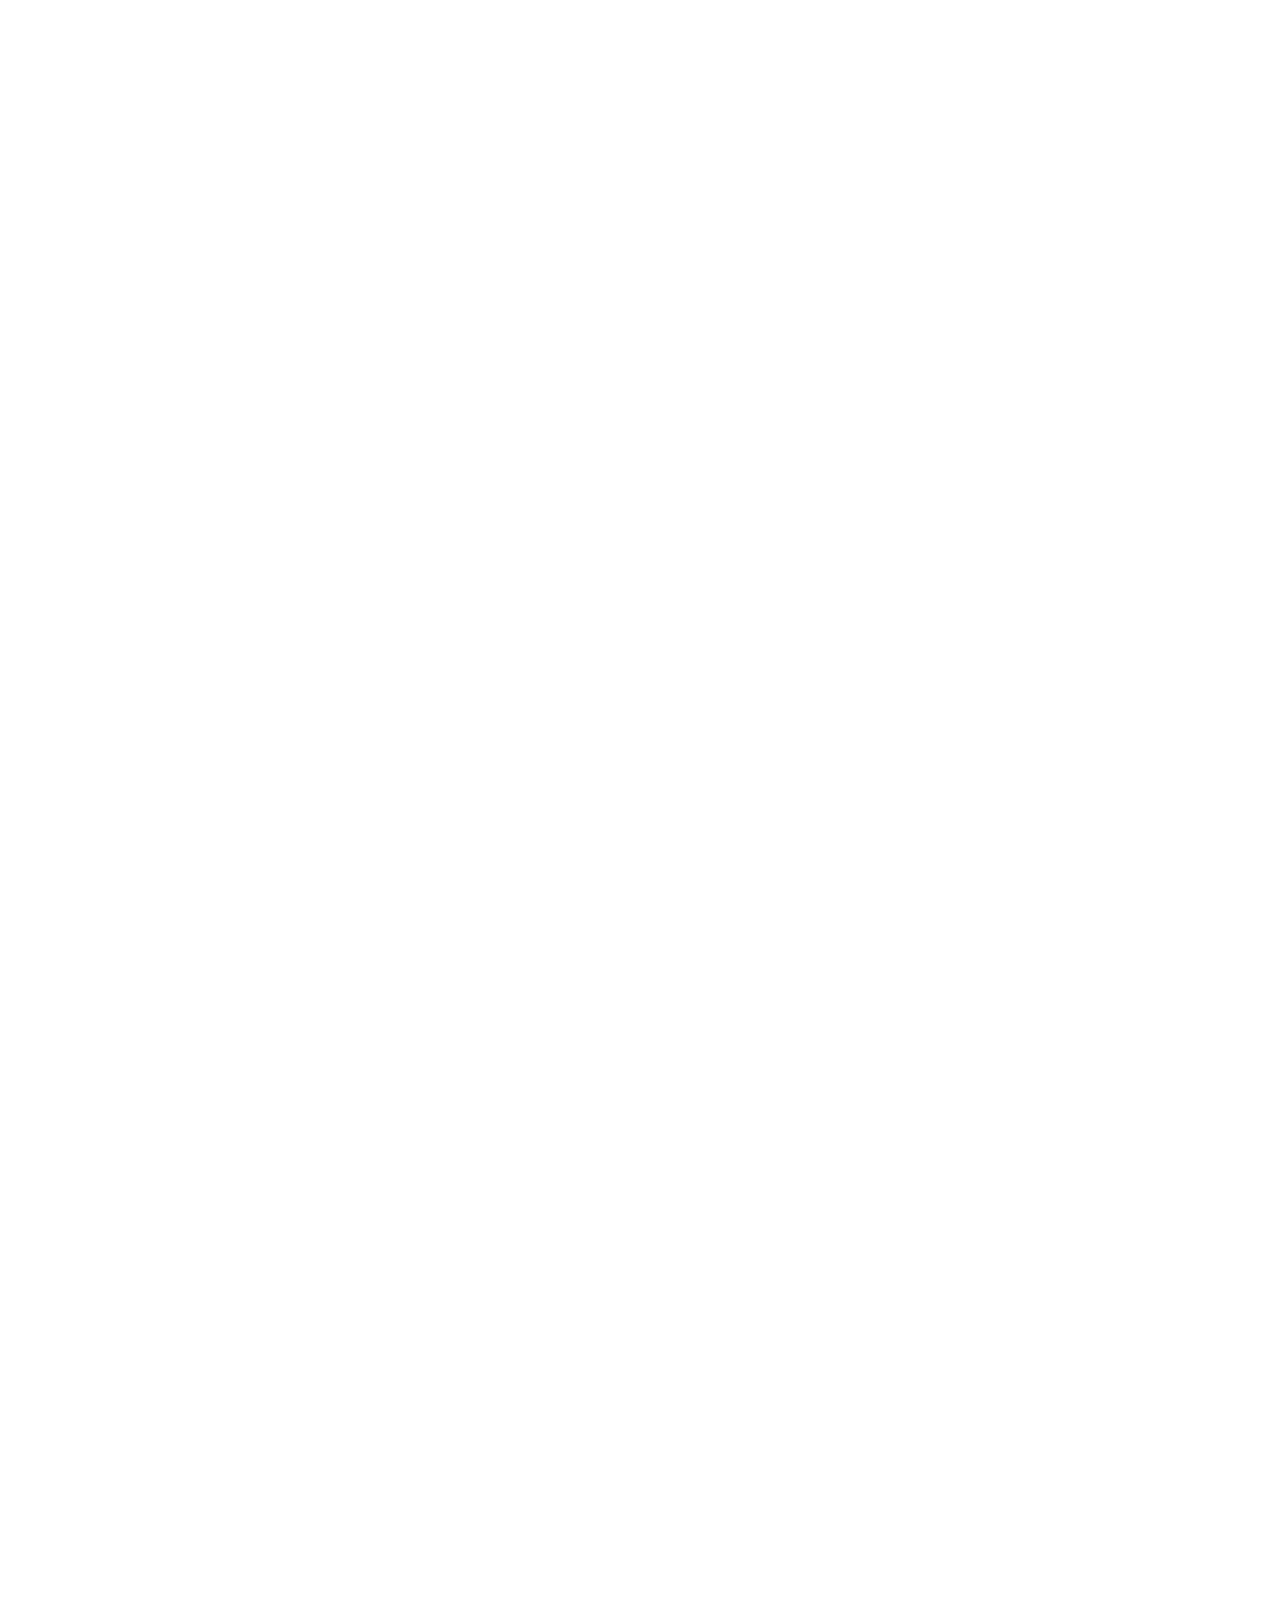
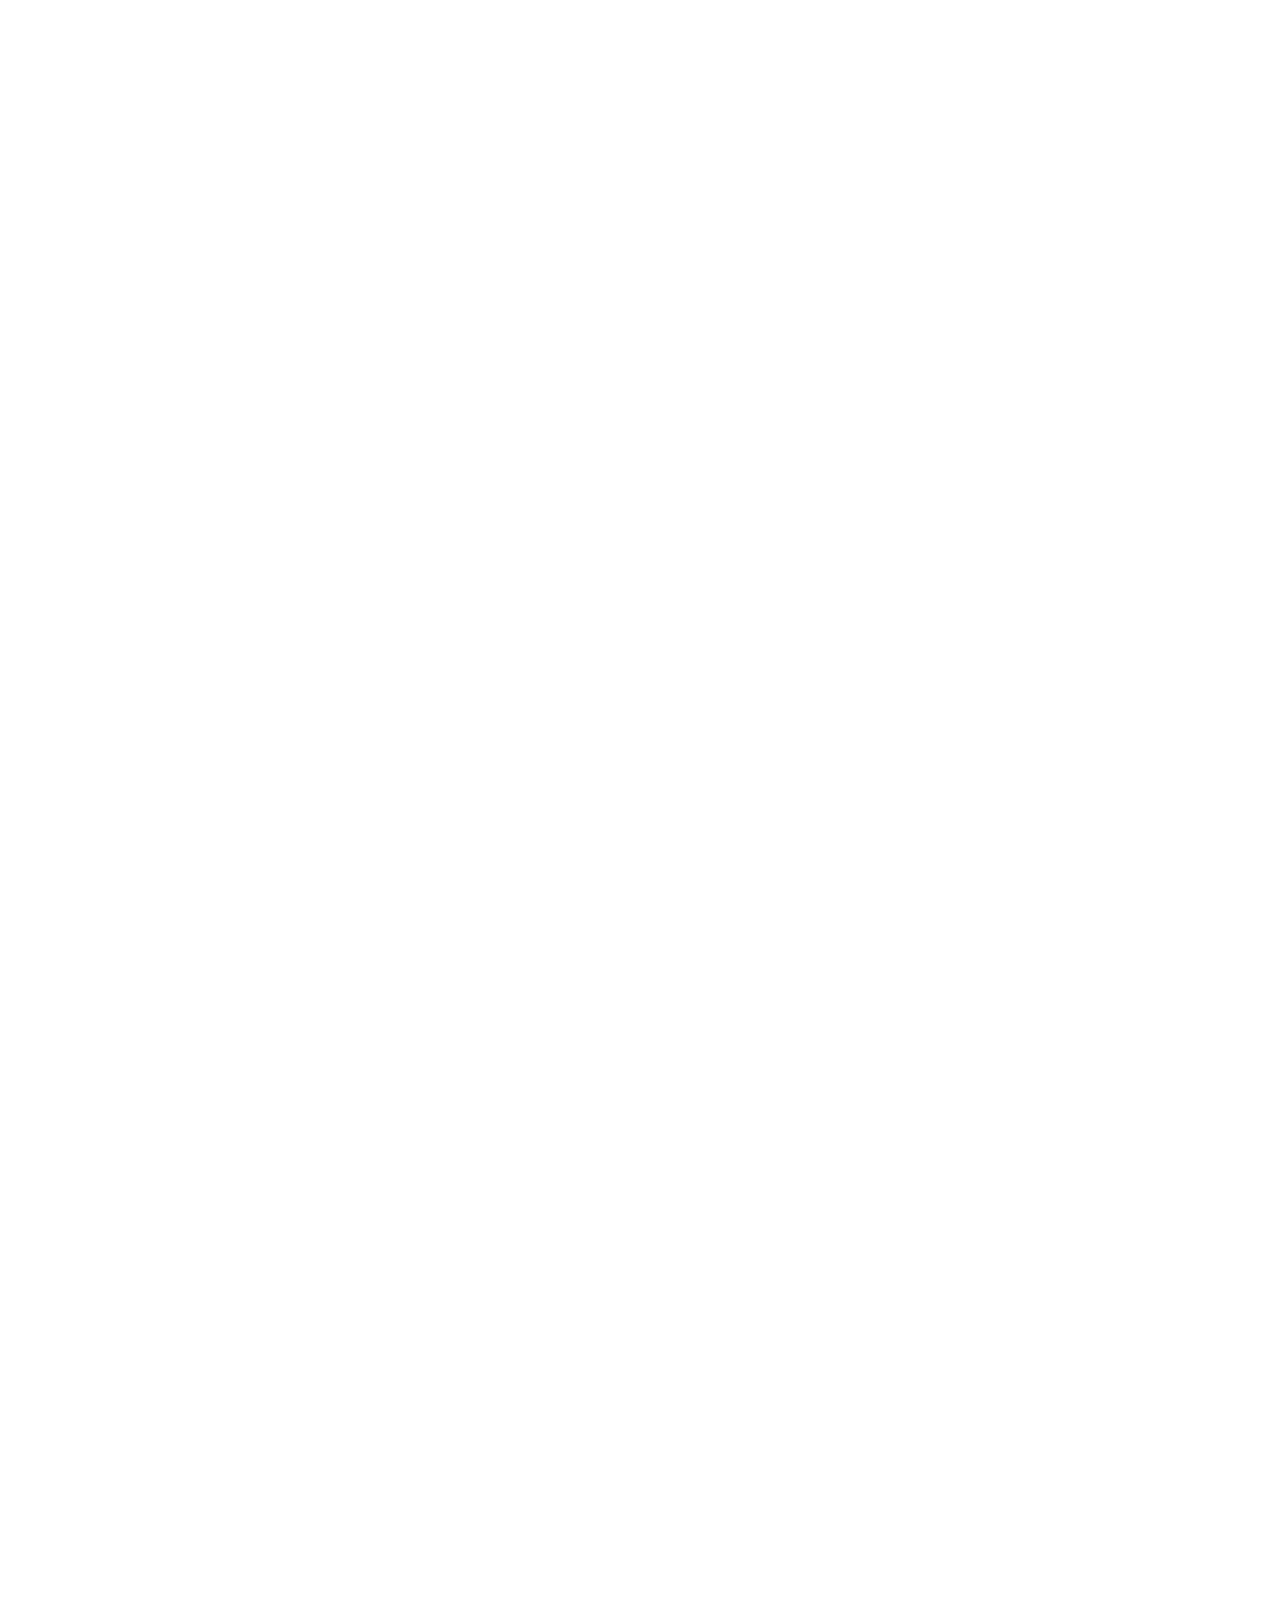
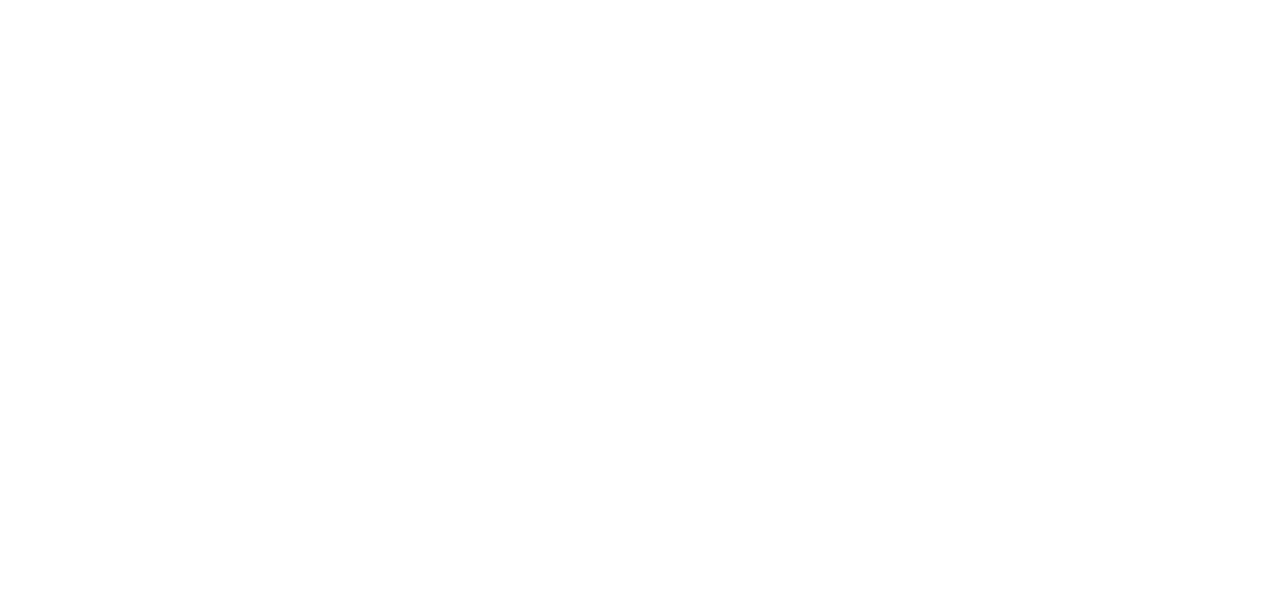
==== commit 0386ae38: "updates and fixes" ====
--- a/index.html
+++ b/index.html
@@ -30,7 +30,7 @@
 <body>
 <header class="watch-header">
   <div class="container">
-    <a href="http://mijlo.com/" class="logo" title="MIJLO"><i class="mi mi-logo"></i></a>
+    <a href="/mwd" class="logo" ><i style="width: 46px;height: 46px; background-position: -105px -6px;display: inline-block;background: url("../img/MHW1.png");"></i></a>
     <button type="button" class="info"><i class="mi mi-info"></i></button>
   </div>
 </header>
@@ -183,23 +183,23 @@
       <div class="taglines">
         <div class="custom-check">
           <input type="radio" id="check1" name="watch-tagline" value="1"/>
-          <label for="check1">Mother's Watch: 1 Timepiece + Pollution Monitor + UV Monitor</label>
+          <label for="check1" style="padding-left: 60px;">Mother's Watch: 1 Timepiece + Pollution Monitor + UV Monitor</label>
         </div>
         <div class="custom-check">
           <input type="radio" id="check2" name="watch-tagline" value="2"/>
-          <label for="check2">The Daily Timepiece: A Watch for Today and Tomorrow.</label>
+          <label for="check2" style="padding-left: 60px;">The Daily Timepiece: A Watch for Today and Tomorrow.</label>
         </div>
         <div class="custom-check">
           <input type="radio" id="check3" name="watch-tagline" value="3"/>
-          <label for="check3">The 10 in 1 Watch: A Timeless, Every Day Watch by MIJLO</label>
+          <label for="check3" style="padding-left: 60px;">The 10 in 1 Watch: A Timeless, Every Day Watch by MIJLO</label>
         </div>
         <div class="custom-check">
           <input type="radio" id="check4" name="watch-tagline" value="4"/>
-          <label for="check4">The Range: It's Not Just a Watch, It's a Collection.</label>
+          <label for="check4" style="padding-left: 60px;">The Range: It's Not Just a Watch, It's a Collection.</label>
         </div>
         <div class="custom-check">
           <input type="radio" id="check5" name="watch-tagline" value="5"/>
-          <label for="check5">The Timeless Watch: A New Take on Time.</label>
+          <label for="check5" style="padding-left: 60px;">The Timeless Watch: A New Take on Time.</label>
         </div>
       </div>
     </div>
@@ -217,14 +217,6 @@
           <input type="text" name="human-check" class="human-check" value="" />
           <button id="watch-submit" type="submit" class="btn btn-primary btn-lg">Submit All</button>
         </div>
-        <!--<div class="form-submitted">-->
-        <!--  <div class="center-container">-->
-        <!--    <div class="center-me">-->
-        <!--      <i class="mi mi-logo-white"></i>-->
-        <!--      <p>Thanks for your design tips and welcome to the MIJLO collective. Our watch wouldn’t be complete without you. MIJLO loves to collaborate and we have a variety of interesting projects waiting in the wings. Until our next collaboration...</p>-->
-        <!--    </div>-->
-        <!--  </div>-->
-        <!--</div>-->
       </div>
     </div>
   </section>
@@ -233,16 +225,17 @@
   <div class="container">
     <div class="row">  
       <div class="col-md-3">
-        <h2 class="footer-title">Coming soon on your favorite online shopping portal</h2>
+        <h2 class="footer-title">Coming soon on your favorite online shopping portal for Rs. 3675</h2>
       </div>
       <div class="col-md-5">
-        <p class="footer-content">Thanks for your submissions! Our watch wouldn’t be complete without you. </p>
+        <p class="footer-content">Coming soon for Rs. 3675. </p>
       </div>
       <div class="col-md-4">
-        <form action="http://everydaywatch.mijlo.com" id="email-form" class="footer-form">
+        <form action="https://formspree.io/bhanu423+kick@gmail.com" method="POST" id="email-form" class="footer-form">
           <div class="input-group">
-            <input id="email-field" type="text" class="form-control" name="subscribe-email" required="required" value="join the waiting list." disabled="disabled" />
+            <input id="email-field" type="text" class="form-control" name="subscribe-email" required="required" value="Coming soon for Rs. 3675" />
             <input type="text" name="human-check" class="human-check" value="" />
+            <input type="hidden" name="_next" value="//bhanu.io/mhw/thank.html" />
             <span class="input-group-btn">
               <button id="email-submit" type="submit" class="btn btn-default">Join the waiting list.</button>
             </span>
